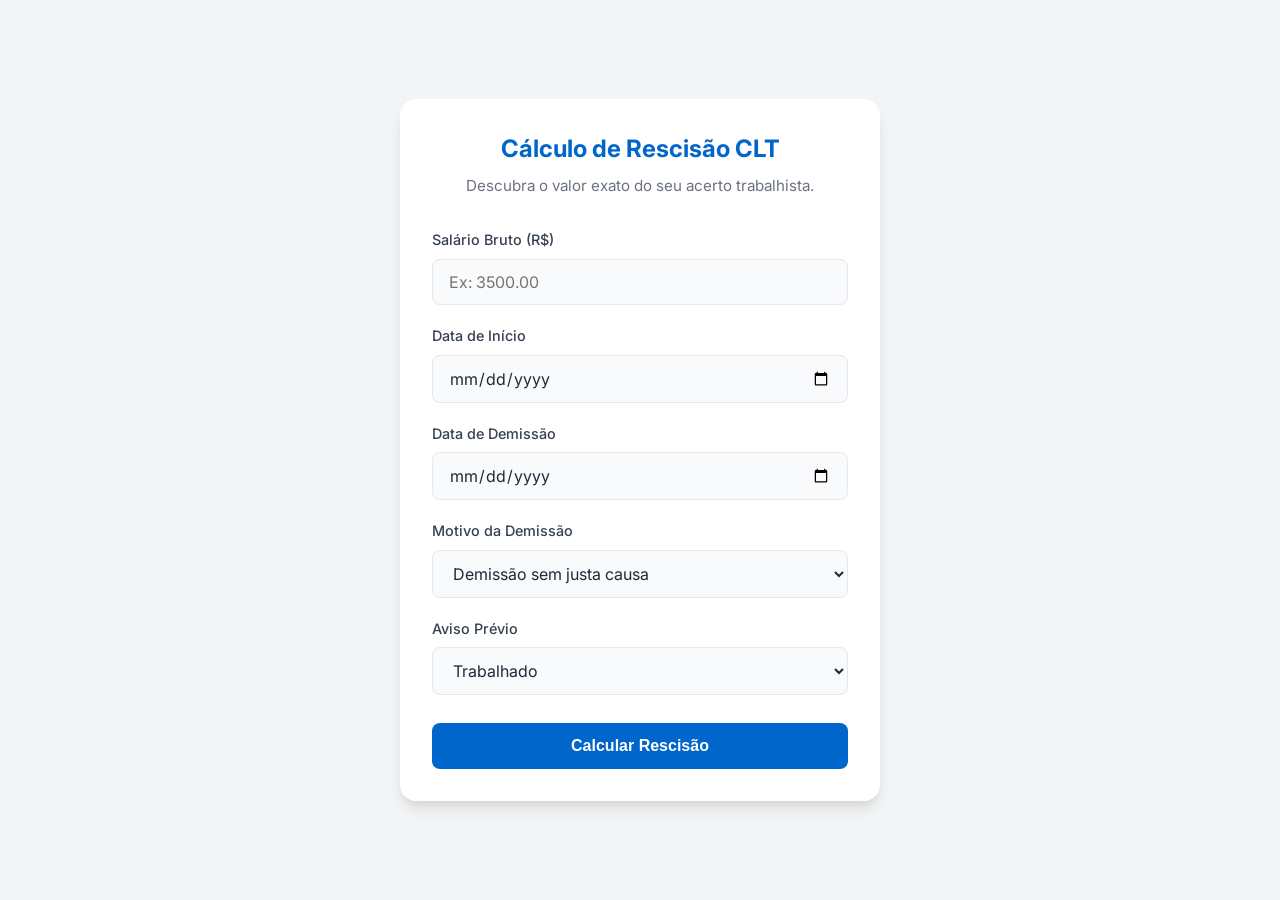
==== index.html @ ca175ace "Release v1.0" ====
<!DOCTYPE html>
<html lang="pt-BR">
<head>
    <meta charset="UTF-8">
    <meta name="viewport" content="width=device-width, initial-scale=1.0">
    <title>Calculadora de Rescisão Trabalhista CLT</title>
    <meta name="description" content="Calculadora de rescisão exata. Ferramenta online para calcular rescisão online e cálculo de acerto trabalhista CLT de forma rápida e segura.">
    <meta name="keywords" content="calculadora de rescisão exata, calcular rescisão online, cálculo de acerto trabalhista CLT">
    <link rel="stylesheet" href="style.css">
    <link href="https://fonts.googleapis.com/css2?family=Inter:wght@300;400;500;600;700&display=swap" rel="stylesheet">
</head>
<body>
    <main class="container">
        <header>
            <h1>Cálculo de Rescisão CLT</h1>
            <p>Descubra o valor exato do seu acerto trabalhista.</p>
        </header>

        <form id="rescisao-form">
            <div class="form-group">
                <label for="salario">Salário Bruto (R$)</label>
                <input type="number" id="salario" name="salario" step="0.01" min="0" required placeholder="Ex: 3500.00">
            </div>

            <div class="form-group">
                <label for="data-inicio">Data de Início</label>
                <input type="date" id="data-inicio" name="data-inicio" required>
            </div>

            <div class="form-group">
                <label for="data-demissao">Data de Demissão</label>
                <input type="date" id="data-demissao" name="data-demissao" required>
            </div>

            <div class="form-group">
                <label for="motivo">Motivo da Demissão</label>
                <select id="motivo" name="motivo" required>
                    <option value="sem_justa_causa">Demissão sem justa causa</option>
                    <option value="pedido_demissao">Pedido de demissão</option>
                    <option value="justa_causa">Demissão por justa causa</option>
                </select>
            </div>

            <div class="form-group">
                <label for="aviso-previo">Aviso Prévio</label>
                <select id="aviso-previo" name="aviso-previo" required>
                    <option value="trabalhado">Trabalhado</option>
                    <option value="indenizado">Indenizado</option>
                    <option value="nao_cumprido">Não cumprido (Descontado)</option>
                </select>
            </div>

            <button type="submit" class="btn-calcular">Calcular Rescisão</button>
        </form>

        <div id="results" class="results-container hidden">
            <!-- Results injected via JS -->
        </div>
    </main>
    <script src="script.js"></script>
</body>
</html>
---- style.css ----
:root {
    --primary-color: #0066cc;
    --primary-hover: #0052a3;
    --bg-color: #f3f4f6;
    --card-bg: #ffffff;
    --text-main: #1f2937;
    --text-muted: #6b7280;
    --border-color: #e5e7eb;
    --shadow: 0 10px 15px -3px rgba(0, 0, 0, 0.1), 0 4px 6px -2px rgba(0, 0, 0, 0.05);
    --shadow-hover: 0 20px 25px -5px rgba(0, 0, 0, 0.1), 0 10px 10px -5px rgba(0, 0, 0, 0.04);
    --border-radius: 16px;
    --input-radius: 8px;
}

* {
    box-sizing: border-box;
    margin: 0;
    padding: 0;
}

body {
    font-family: 'Inter', sans-serif;
    background-color: var(--bg-color);
    color: var(--text-main);
    line-height: 1.5;
    display: flex;
    justify-content: center;
    align-items: center;
    min-height: 100vh;
    padding: 1rem;
}

.container {
    background-color: var(--card-bg);
    max-width: 480px;
    width: 100%;
    padding: 2rem;
    border-radius: var(--border-radius);
    box-shadow: var(--shadow);
    transition: box-shadow 0.3s ease;
}

.container:hover {
    box-shadow: var(--shadow-hover);
}

header {
    text-align: center;
    margin-bottom: 2rem;
}

h1 {
    font-size: 1.5rem;
    font-weight: 700;
    color: var(--primary-color);
    margin-bottom: 0.5rem;
}

p {
    color: var(--text-muted);
    font-size: 0.95rem;
}

.form-group {
    margin-bottom: 1.25rem;
}

label {
    display: block;
    margin-bottom: 0.5rem;
    font-weight: 500;
    font-size: 0.9rem;
    color: #374151;
}

input, select {
    width: 100%;
    padding: 0.75rem 1rem;
    border: 1px solid var(--border-color);
    border-radius: var(--input-radius);
    font-size: 1rem;
    font-family: 'Inter', sans-serif;
    color: var(--text-main);
    background-color: #f9fafb;
    transition: all 0.2s ease;
}

input:focus, select:focus {
    outline: none;
    border-color: var(--primary-color);
    background-color: #ffffff;
    box-shadow: 0 0 0 3px rgba(0, 102, 204, 0.15);
}

.btn-calcular {
    width: 100%;
    padding: 0.875rem;
    background-color: var(--primary-color);
    color: white;
    border: none;
    border-radius: var(--input-radius);
    font-size: 1rem;
    font-weight: 600;
    cursor: pointer;
    transition: background-color 0.2s ease, transform 0.1s ease;
    margin-top: 0.5rem;
}

.btn-calcular:hover {
    background-color: var(--primary-hover);
}

.btn-calcular:active {
    transform: scale(0.98);
}

.results-container {
    margin-top: 2rem;
    padding-top: 1.5rem;
    border-top: 1px solid var(--border-color);
    animation: fadeIn 0.4s ease-out;
}

.results-container.hidden {
    display: none;
}

.results-container h2 {
    font-size: 1.25rem;
    margin-bottom: 1rem;
    color: var(--text-main);
    font-weight: 600;
}

ul {
    list-style-type: none;
}

li {
    display: flex;
    justify-content: space-between;
    margin-bottom: 0.75rem;
    font-size: 0.95rem;
    padding-bottom: 0.5rem;
    border-bottom: 1px dashed var(--border-color);
}

li:last-child {
    border-bottom: none;
}

li span {
    color: var(--text-muted);
}

li strong {
    font-weight: 600;
}

.total {
    margin-top: 1rem;
    padding: 1rem;
    background-color: #f0f9ff;
    border-radius: var(--input-radius);
    display: flex;
    justify-content: space-between;
    font-size: 1.15rem;
    font-weight: 700;
    color: var(--primary-color);
}

.positive {
    color: #059669;
}

.negative {
    color: #dc2626;
}

@keyframes fadeIn {
    from { opacity: 0; transform: translateY(10px); }
    to { opacity: 1; transform: translateY(0); }
}

@media (max-width: 480px) {
    .container {
        padding: 1.5rem;
        border-radius: 0;
        box-shadow: none;
        min-height: 100vh;
    }
    
    body {
        padding: 0;
        align-items: flex-start;
    }
    
    h1 {
        font-size: 1.35rem;
    }
}
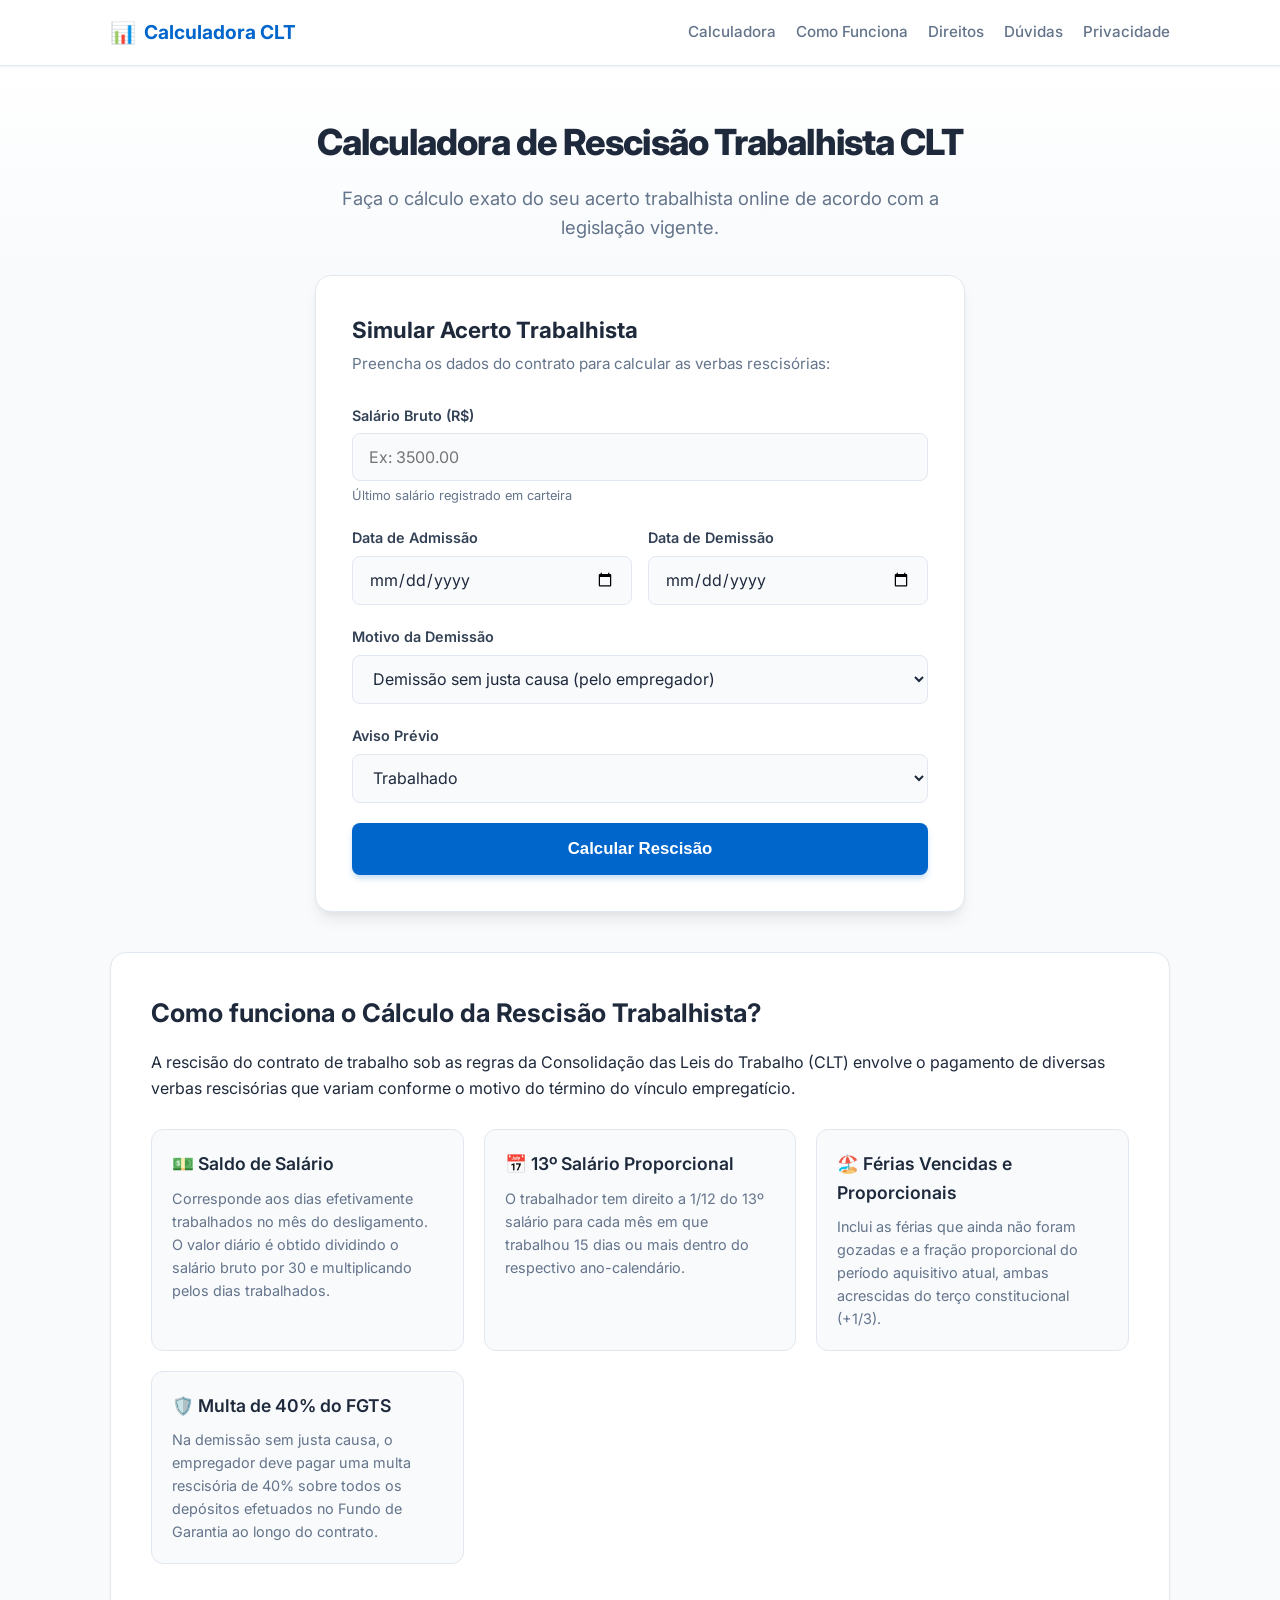
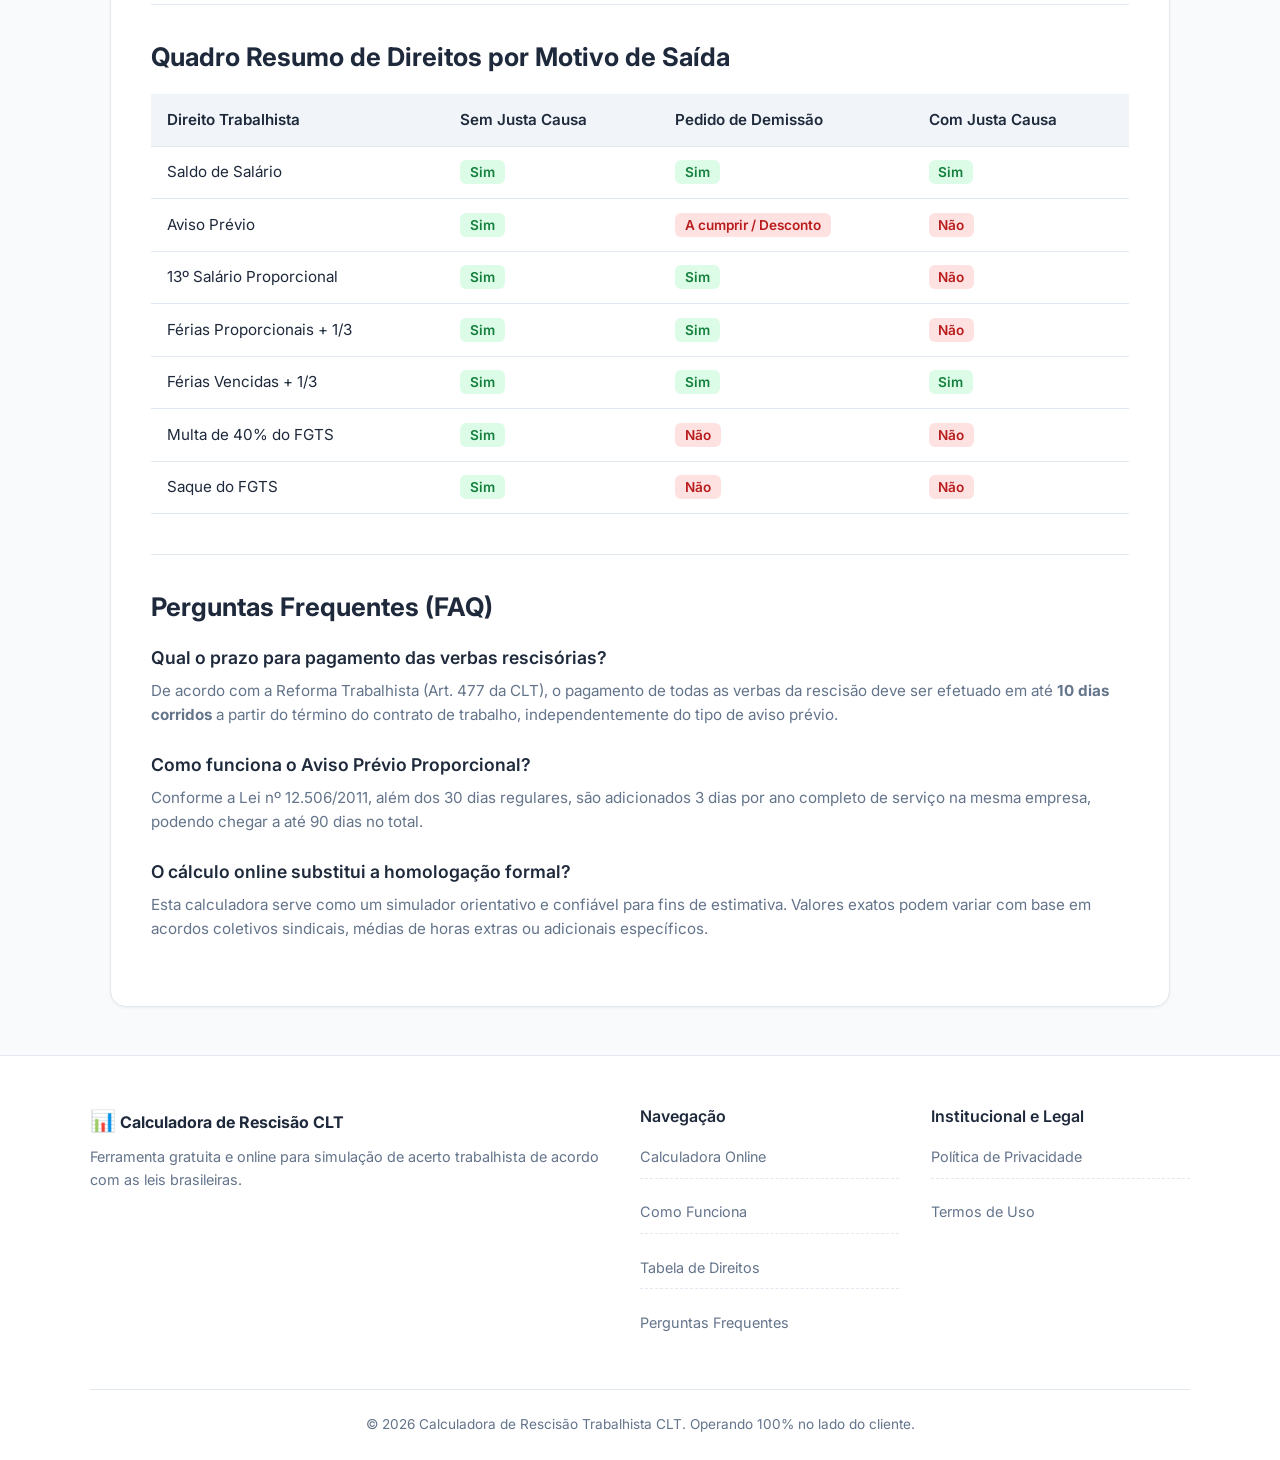
==== commit 25368d61: "feat: AdSense verification, ads.txt, Privacy Policy, Terms and informative sections" ====
--- a/index.html
+++ b/index.html
@@ -3,60 +3,221 @@
 <head>
     <meta charset="UTF-8">
     <meta name="viewport" content="width=device-width, initial-scale=1.0">
-    <title>Calculadora de Rescisão Trabalhista CLT</title>
-    <meta name="description" content="Calculadora de rescisão exata. Ferramenta online para calcular rescisão online e cálculo de acerto trabalhista CLT de forma rápida e segura.">
-    <meta name="keywords" content="calculadora de rescisão exata, calcular rescisão online, cálculo de acerto trabalhista CLT">
+    <title>Calculadora de Rescisão Trabalhista CLT - Cálculo Exato Online</title>
+    <meta name="description" content="Calculadora de rescisão exata. Simule online e grátis seu acerto trabalhista CLT: férias proporcionais, 13º salário, aviso prévio e multa de 40% do FGTS.">
+    <meta name="keywords" content="calculadora de rescisão exata, calcular rescisão online, cálculo de acerto trabalhista CLT, rescisão CLT, saldo de salário, FGTS 40%">
+    <meta name="author" content="Calculadora CLT">
+    <link rel="canonical" href="https://bergamin1234.github.io/">
     <link rel="stylesheet" href="style.css">
+    <link rel="preconnect" href="https://fonts.googleapis.com">
+    <link rel="preconnect" href="https://fonts.gstatic.com" crossorigin>
     <link href="https://fonts.googleapis.com/css2?family=Inter:wght@300;400;500;600;700&display=swap" rel="stylesheet">
+    <!-- Google AdSense -->
+    <script async src="https://pagead2.googlesyndication.com/pagead/js/adsbygoogle.js?client=ca-pub-1604324281573472" crossorigin="anonymous"></script>
 </head>
 <body>
-    <main class="container">
-        <header>
-            <h1>Cálculo de Rescisão CLT</h1>
-            <p>Descubra o valor exato do seu acerto trabalhista.</p>
-        </header>
-
-        <form id="rescisao-form">
-            <div class="form-group">
-                <label for="salario">Salário Bruto (R$)</label>
-                <input type="number" id="salario" name="salario" step="0.01" min="0" required placeholder="Ex: 3500.00">
-            </div>
-
-            <div class="form-group">
-                <label for="data-inicio">Data de Início</label>
-                <input type="date" id="data-inicio" name="data-inicio" required>
-            </div>
-
-            <div class="form-group">
-                <label for="data-demissao">Data de Demissão</label>
-                <input type="date" id="data-demissao" name="data-demissao" required>
-            </div>
-
-            <div class="form-group">
-                <label for="motivo">Motivo da Demissão</label>
-                <select id="motivo" name="motivo" required>
-                    <option value="sem_justa_causa">Demissão sem justa causa</option>
-                    <option value="pedido_demissao">Pedido de demissão</option>
-                    <option value="justa_causa">Demissão por justa causa</option>
-                </select>
-            </div>
-
-            <div class="form-group">
-                <label for="aviso-previo">Aviso Prévio</label>
-                <select id="aviso-previo" name="aviso-previo" required>
-                    <option value="trabalhado">Trabalhado</option>
-                    <option value="indenizado">Indenizado</option>
-                    <option value="nao_cumprido">Não cumprido (Descontado)</option>
-                </select>
-            </div>
-
-            <button type="submit" class="btn-calcular">Calcular Rescisão</button>
-        </form>
-
-        <div id="results" class="results-container hidden">
-            <!-- Results injected via JS -->
+    <header class="site-nav">
+        <div class="nav-content">
+            <a href="index.html" class="logo">
+                <span class="logo-icon">📊</span> Calculadora CLT
+            </a>
+            <nav>
+                <a href="#calculadora" class="nav-link">Calculadora</a>
+                <a href="#como-funciona" class="nav-link">Como Funciona</a>
+                <a href="#tabela-direitos" class="nav-link">Direitos</a>
+                <a href="#faq" class="nav-link">Dúvidas</a>
+                <a href="privacidade.html" class="nav-link">Privacidade</a>
+            </nav>
         </div>
-    </main>
+    </header>
+
+    <div class="hero-section">
+        <h1>Calculadora de Rescisão Trabalhista CLT</h1>
+        <p class="subtitle">Faça o cálculo exato do seu acerto trabalhista online de acordo com a legislação vigente.</p>
+    </div>
+
+    <div class="main-wrapper">
+        <main class="container" id="calculadora">
+            <div class="card-header">
+                <h2>Simular Acerto Trabalhista</h2>
+                <p>Preencha os dados do contrato para calcular as verbas rescisórias:</p>
+            </div>
+
+            <form id="rescisao-form">
+                <div class="form-group">
+                    <label for="salario">Salário Bruto (R$)</label>
+                    <input type="number" id="salario" name="salario" step="0.01" min="0" required placeholder="Ex: 3500.00">
+                    <small class="helper-text">Último salário registrado em carteira</small>
+                </div>
+
+                <div class="form-row">
+                    <div class="form-group">
+                        <label for="data-inicio">Data de Admissão</label>
+                        <input type="date" id="data-inicio" name="data-inicio" required>
+                    </div>
+
+                    <div class="form-group">
+                        <label for="data-demissao">Data de Demissão</label>
+                        <input type="date" id="data-demissao" name="data-demissao" required>
+                    </div>
+                </div>
+
+                <div class="form-group">
+                    <label for="motivo">Motivo da Demissão</label>
+                    <select id="motivo" name="motivo" required>
+                        <option value="sem_justa_causa">Demissão sem justa causa (pelo empregador)</option>
+                        <option value="pedido_demissao">Pedido de demissão (pelo empregado)</option>
+                        <option value="justa_causa">Demissão com justa causa</option>
+                    </select>
+                </div>
+
+                <div class="form-group">
+                    <label for="aviso-previo">Aviso Prévio</label>
+                    <select id="aviso-previo" name="aviso-previo" required>
+                        <option value="trabalhado">Trabalhado</option>
+                        <option value="indenizado">Indenizado (pela empresa)</option>
+                        <option value="nao_cumprido">Não cumprido / Dispensado (desconto)</option>
+                    </select>
+                </div>
+
+                <button type="submit" class="btn-calcular">Calcular Rescisão</button>
+            </form>
+
+            <div id="results" class="results-container hidden">
+                <!-- Resultados injetados via JS -->
+            </div>
+        </main>
+
+        <!-- Seções Informativas e Educativas para SEO e Qualidade AdSense -->
+        <aside class="content-section" id="como-funciona">
+            <h2>Como funciona o Cálculo da Rescisão Trabalhista?</h2>
+            <p>A rescisão do contrato de trabalho sob as regras da Consolidação das Leis do Trabalho (CLT) envolve o pagamento de diversas verbas rescisórias que variam conforme o motivo do término do vínculo empregatício.</p>
+
+            <div class="info-grid">
+                <div class="info-card">
+                    <h3>💵 Saldo de Salário</h3>
+                    <p>Corresponde aos dias efetivamente trabalhados no mês do desligamento. O valor diário é obtido dividindo o salário bruto por 30 e multiplicando pelos dias trabalhados.</p>
+                </div>
+                <div class="info-card">
+                    <h3>📅 13º Salário Proporcional</h3>
+                    <p>O trabalhador tem direito a 1/12 do 13º salário para cada mês em que trabalhou 15 dias ou mais dentro do respectivo ano-calendário.</p>
+                </div>
+                <div class="info-card">
+                    <h3>🏖️ Férias Vencidas e Proporcionais</h3>
+                    <p>Inclui as férias que ainda não foram gozadas e a fração proporcional do período aquisitivo atual, ambas acrescidas do terço constitucional (+1/3).</p>
+                </div>
+                <div class="info-card">
+                    <h3>🛡️ Multa de 40% do FGTS</h3>
+                    <p>Na demissão sem justa causa, o empregador deve pagar uma multa rescisória de 40% sobre todos os depósitos efetuados no Fundo de Garantia ao longo do contrato.</p>
+                </div>
+            </div>
+
+            <section id="tabela-direitos" class="rights-table-section">
+                <h2>Quadro Resumo de Direitos por Motivo de Saída</h2>
+                <div class="table-responsive">
+                    <table class="rights-table">
+                        <thead>
+                            <tr>
+                                <th>Direito Trabalhista</th>
+                                <th>Sem Justa Causa</th>
+                                <th>Pedido de Demissão</th>
+                                <th>Com Justa Causa</th>
+                            </tr>
+                        </thead>
+                        <tbody>
+                            <tr>
+                                <td>Saldo de Salário</td>
+                                <td><span class="badge-sim">Sim</span></td>
+                                <td><span class="badge-sim">Sim</span></td>
+                                <td><span class="badge-sim">Sim</span></td>
+                            </tr>
+                            <tr>
+                                <td>Aviso Prévio</td>
+                                <td><span class="badge-sim">Sim</span></td>
+                                <td><span class="badge-nao">A cumprir / Desconto</span></td>
+                                <td><span class="badge-nao">Não</span></td>
+                            </tr>
+                            <tr>
+                                <td>13º Salário Proporcional</td>
+                                <td><span class="badge-sim">Sim</span></td>
+                                <td><span class="badge-sim">Sim</span></td>
+                                <td><span class="badge-nao">Não</span></td>
+                            </tr>
+                            <tr>
+                                <td>Férias Proporcionais + 1/3</td>
+                                <td><span class="badge-sim">Sim</span></td>
+                                <td><span class="badge-sim">Sim</span></td>
+                                <td><span class="badge-nao">Não</span></td>
+                            </tr>
+                            <tr>
+                                <td>Férias Vencidas + 1/3</td>
+                                <td><span class="badge-sim">Sim</span></td>
+                                <td><span class="badge-sim">Sim</span></td>
+                                <td><span class="badge-sim">Sim</span></td>
+                            </tr>
+                            <tr>
+                                <td>Multa de 40% do FGTS</td>
+                                <td><span class="badge-sim">Sim</span></td>
+                                <td><span class="badge-nao">Não</span></td>
+                                <td><span class="badge-nao">Não</span></td>
+                            </tr>
+                            <tr>
+                                <td>Saque do FGTS</td>
+                                <td><span class="badge-sim">Sim</span></td>
+                                <td><span class="badge-nao">Não</span></td>
+                                <td><span class="badge-nao">Não</span></td>
+                            </tr>
+                        </tbody>
+                    </table>
+                </div>
+            </section>
+
+            <section id="faq" class="faq-section">
+                <h2>Perguntas Frequentes (FAQ)</h2>
+                <div class="faq-item">
+                    <h4>Qual o prazo para pagamento das verbas rescisórias?</h4>
+                    <p>De acordo com a Reforma Trabalhista (Art. 477 da CLT), o pagamento de todas as verbas da rescisão deve ser efetuado em até <strong>10 dias corridos</strong> a partir do término do contrato de trabalho, independentemente do tipo de aviso prévio.</p>
+                </div>
+                <div class="faq-item">
+                    <h4>Como funciona o Aviso Prévio Proporcional?</h4>
+                    <p>Conforme a Lei nº 12.506/2011, além dos 30 dias regulares, são adicionados 3 dias por ano completo de serviço na mesma empresa, podendo chegar a até 90 dias no total.</p>
+                </div>
+                <div class="faq-item">
+                    <h4>O cálculo online substitui a homologação formal?</h4>
+                    <p>Esta calculadora serve como um simulador orientativo e confiável para fins de estimativa. Valores exatos podem variar com base em acordos coletivos sindicais, médias de horas extras ou adicionais específicos.</p>
+                </div>
+            </section>
+        </aside>
+    </div>
+
+    <footer class="site-footer">
+        <div class="footer-container">
+            <div class="footer-col">
+                <span class="logo-icon">📊</span> <strong>Calculadora de Rescisão CLT</strong>
+                <p>Ferramenta gratuita e online para simulação de acerto trabalhista de acordo com as leis brasileiras.</p>
+            </div>
+            <div class="footer-col">
+                <h4>Navegação</h4>
+                <ul>
+                    <li><a href="#calculadora">Calculadora Online</a></li>
+                    <li><a href="#como-funciona">Como Funciona</a></li>
+                    <li><a href="#tabela-direitos">Tabela de Direitos</a></li>
+                    <li><a href="#faq">Perguntas Frequentes</a></li>
+                </ul>
+            </div>
+            <div class="footer-col">
+                <h4>Institucional e Legal</h4>
+                <ul>
+                    <li><a href="privacidade.html">Política de Privacidade</a></li>
+                    <li><a href="termos.html">Termos de Uso</a></li>
+                </ul>
+            </div>
+        </div>
+        <div class="footer-bottom">
+            <p>© 2026 Calculadora de Rescisão Trabalhista CLT. Operando 100% no lado do cliente.</p>
+        </div>
+    </footer>
+
     <script src="script.js"></script>
 </body>
 </html>
--- a/style.css
+++ b/style.css
@@ -1,12 +1,15 @@
 :root {
     --primary-color: #0066cc;
     --primary-hover: #0052a3;
-    --bg-color: #f3f4f6;
+    --primary-light: #e6f0fa;
+    --accent-color: #10b981;
+    --bg-color: #f8fafc;
     --card-bg: #ffffff;
-    --text-main: #1f2937;
-    --text-muted: #6b7280;
-    --border-color: #e5e7eb;
-    --shadow: 0 10px 15px -3px rgba(0, 0, 0, 0.1), 0 4px 6px -2px rgba(0, 0, 0, 0.05);
+    --text-main: #1e293b;
+    --text-muted: #64748b;
+    --border-color: #e2e8f0;
+    --shadow-sm: 0 1px 3px rgba(0, 0, 0, 0.05);
+    --shadow: 0 10px 15px -3px rgba(0, 0, 0, 0.08), 0 4px 6px -2px rgba(0, 0, 0, 0.04);
     --shadow-hover: 0 20px 25px -5px rgba(0, 0, 0, 0.1), 0 10px 10px -5px rgba(0, 0, 0, 0.04);
     --border-radius: 16px;
     --input-radius: 8px;
@@ -19,46 +22,130 @@
 }
 
 body {
-    font-family: 'Inter', sans-serif;
+    font-family: 'Inter', system-ui, -apple-system, sans-serif;
     background-color: var(--bg-color);
     color: var(--text-main);
-    line-height: 1.5;
-    display: flex;
-    justify-content: center;
+    line-height: 1.6;
+    min-height: 100vh;
+    display: flex;
+    flex-direction: column;
+}
+
+/* Navbar */
+.site-nav {
+    background-color: #ffffff;
+    border-bottom: 1px solid var(--border-color);
+    position: sticky;
+    top: 0;
+    z-index: 50;
+    box-shadow: var(--shadow-sm);
+}
+
+.nav-content {
+    max-width: 1100px;
+    margin: 0 auto;
+    padding: 1rem 1.25rem;
+    display: flex;
+    justify-content: space-between;
     align-items: center;
-    min-height: 100vh;
-    padding: 1rem;
-}
-
+}
+
+.logo {
+    display: flex;
+    align-items: center;
+    gap: 0.5rem;
+    font-weight: 700;
+    font-size: 1.2rem;
+    color: var(--primary-color);
+    text-decoration: none;
+}
+
+.logo-icon {
+    font-size: 1.3rem;
+}
+
+nav {
+    display: flex;
+    gap: 1.25rem;
+}
+
+.nav-link, nav a {
+    color: var(--text-muted);
+    text-decoration: none;
+    font-weight: 500;
+    font-size: 0.95rem;
+    transition: color 0.2s ease;
+}
+
+.nav-link:hover, nav a:hover, nav a.active {
+    color: var(--primary-color);
+}
+
+/* Hero */
+.hero-section {
+    text-align: center;
+    padding: 3rem 1.25rem 2rem;
+    background: linear-gradient(180deg, #ffffff 0%, var(--bg-color) 100%);
+}
+
+.hero-section h1 {
+    font-size: 2.25rem;
+    font-weight: 800;
+    color: var(--text-main);
+    letter-spacing: -0.025em;
+    margin-bottom: 0.75rem;
+}
+
+.hero-section .subtitle {
+    color: var(--text-muted);
+    font-size: 1.15rem;
+    max-width: 650px;
+    margin: 0 auto;
+}
+
+/* Wrapper */
+.main-wrapper {
+    max-width: 1100px;
+    width: 100%;
+    margin: 0 auto 3rem;
+    padding: 0 1.25rem;
+    display: flex;
+    flex-direction: column;
+    gap: 2.5rem;
+}
+
+/* Container / Form Card */
 .container {
     background-color: var(--card-bg);
-    max-width: 480px;
     width: 100%;
-    padding: 2rem;
+    max-width: 650px;
+    margin: 0 auto;
+    padding: 2.25rem;
     border-radius: var(--border-radius);
     box-shadow: var(--shadow);
-    transition: box-shadow 0.3s ease;
-}
-
-.container:hover {
-    box-shadow: var(--shadow-hover);
-}
-
-header {
-    text-align: center;
-    margin-bottom: 2rem;
-}
-
-h1 {
-    font-size: 1.5rem;
+    border: 1px solid var(--border-color);
+}
+
+.card-header {
+    margin-bottom: 1.75rem;
+}
+
+.card-header h2 {
+    font-size: 1.4rem;
     font-weight: 700;
-    color: var(--primary-color);
-    margin-bottom: 0.5rem;
-}
-
-p {
+    color: var(--text-main);
+    margin-bottom: 0.25rem;
+}
+
+.card-header p {
     color: var(--text-muted);
     font-size: 0.95rem;
+}
+
+.form-row {
+    display: grid;
+    grid-template-columns: 1fr 1fr;
+    gap: 1rem;
 }
 
 .form-group {
@@ -67,21 +154,21 @@
 
 label {
     display: block;
-    margin-bottom: 0.5rem;
-    font-weight: 500;
+    margin-bottom: 0.4rem;
+    font-weight: 600;
     font-size: 0.9rem;
-    color: #374151;
+    color: #334155;
 }
 
 input, select {
     width: 100%;
-    padding: 0.75rem 1rem;
+    padding: 0.8rem 1rem;
     border: 1px solid var(--border-color);
     border-radius: var(--input-radius);
     font-size: 1rem;
-    font-family: 'Inter', sans-serif;
-    color: var(--text-main);
-    background-color: #f9fafb;
+    font-family: inherit;
+    color: var(--text-main);
+    background-color: #f8fafc;
     transition: all 0.2s ease;
 }
 
@@ -92,28 +179,39 @@
     box-shadow: 0 0 0 3px rgba(0, 102, 204, 0.15);
 }
 
-.btn-calcular {
+.helper-text {
+    display: block;
+    font-size: 0.8rem;
+    color: var(--text-muted);
+    margin-top: 0.3rem;
+}
+
+.btn-calcular, .btn-primary {
     width: 100%;
-    padding: 0.875rem;
+    padding: 1rem;
     background-color: var(--primary-color);
     color: white;
     border: none;
     border-radius: var(--input-radius);
-    font-size: 1rem;
+    font-size: 1.05rem;
     font-weight: 600;
     cursor: pointer;
     transition: background-color 0.2s ease, transform 0.1s ease;
-    margin-top: 0.5rem;
-}
-
-.btn-calcular:hover {
+    box-shadow: 0 4px 6px -1px rgba(0, 102, 204, 0.25);
+    text-align: center;
+    text-decoration: none;
+    display: inline-block;
+}
+
+.btn-calcular:hover, .btn-primary:hover {
     background-color: var(--primary-hover);
 }
 
-.btn-calcular:active {
-    transform: scale(0.98);
-}
-
+.btn-calcular:active, .btn-primary:active {
+    transform: scale(0.99);
+}
+
+/* Results */
 .results-container {
     margin-top: 2rem;
     padding-top: 1.5rem;
@@ -125,11 +223,11 @@
     display: none;
 }
 
-.results-container h2 {
-    font-size: 1.25rem;
-    margin-bottom: 1rem;
-    color: var(--text-main);
-    font-weight: 600;
+.results-container h3 {
+    font-size: 1.3rem;
+    margin-bottom: 1.25rem;
+    font-weight: 700;
+    color: var(--text-main);
 }
 
 ul {
@@ -139,9 +237,10 @@
 li {
     display: flex;
     justify-content: space-between;
-    margin-bottom: 0.75rem;
+    align-items: center;
+    margin-bottom: 0.85rem;
     font-size: 0.95rem;
-    padding-bottom: 0.5rem;
+    padding-bottom: 0.6rem;
     border-bottom: 1px dashed var(--border-color);
 }
 
@@ -158,44 +257,316 @@
 }
 
 .total {
-    margin-top: 1rem;
-    padding: 1rem;
-    background-color: #f0f9ff;
+    margin-top: 1.25rem;
+    padding: 1.25rem;
+    background-color: #eff6ff;
     border-radius: var(--input-radius);
     display: flex;
     justify-content: space-between;
-    font-size: 1.15rem;
-    font-weight: 700;
+    align-items: center;
+    font-size: 1.25rem;
+    font-weight: 800;
     color: var(--primary-color);
+    border: 1px solid #bfdbfe;
 }
 
 .positive {
-    color: #059669;
+    color: #16a34a;
 }
 
 .negative {
     color: #dc2626;
 }
 
+.results-actions {
+    display: flex;
+    gap: 0.75rem;
+    margin-top: 1.25rem;
+}
+
+.btn-action {
+    flex: 1;
+    padding: 0.75rem;
+    font-size: 0.9rem;
+    font-weight: 600;
+    border-radius: var(--input-radius);
+    border: 1px solid var(--border-color);
+    background-color: #f8fafc;
+    color: var(--text-main);
+    cursor: pointer;
+    transition: all 0.2s;
+}
+
+.btn-action:hover {
+    background-color: #e2e8f0;
+}
+
+/* Content Sections / SEO */
+.content-section {
+    background: #ffffff;
+    padding: 2.5rem;
+    border-radius: var(--border-radius);
+    border: 1px solid var(--border-color);
+    box-shadow: var(--shadow-sm);
+}
+
+.content-section h2 {
+    font-size: 1.6rem;
+    font-weight: 700;
+    color: var(--text-main);
+    margin-bottom: 1rem;
+}
+
+.info-grid {
+    display: grid;
+    grid-template-columns: repeat(auto-fit, minmax(240px, 1fr));
+    gap: 1.25rem;
+    margin: 1.75rem 0 2.5rem;
+}
+
+.info-card {
+    background-color: #f8fafc;
+    padding: 1.25rem;
+    border-radius: 12px;
+    border: 1px solid var(--border-color);
+}
+
+.info-card h3 {
+    font-size: 1.1rem;
+    font-weight: 600;
+    margin-bottom: 0.5rem;
+    color: var(--text-main);
+}
+
+.info-card p {
+    font-size: 0.9rem;
+    color: var(--text-muted);
+}
+
+/* Rights Table */
+.rights-table-section {
+    margin-top: 2rem;
+    padding-top: 2rem;
+    border-top: 1px solid var(--border-color);
+}
+
+.table-responsive {
+    overflow-x: auto;
+    margin-top: 1rem;
+}
+
+.rights-table {
+    width: 100%;
+    border-collapse: collapse;
+    text-align: left;
+    font-size: 0.95rem;
+}
+
+.rights-table th, .rights-table td {
+    padding: 0.85rem 1rem;
+    border-bottom: 1px solid var(--border-color);
+}
+
+.rights-table th {
+    background-color: #f1f5f9;
+    font-weight: 600;
+    color: var(--text-main);
+}
+
+.badge-sim {
+    background-color: #dcfce7;
+    color: #15803d;
+    padding: 0.25rem 0.6rem;
+    border-radius: 6px;
+    font-weight: 600;
+    font-size: 0.85rem;
+}
+
+.badge-nao {
+    background-color: #fee2e2;
+    color: #b91c1c;
+    padding: 0.25rem 0.6rem;
+    border-radius: 6px;
+    font-weight: 600;
+    font-size: 0.85rem;
+}
+
+/* FAQ */
+.faq-section {
+    margin-top: 2.5rem;
+    padding-top: 2rem;
+    border-top: 1px solid var(--border-color);
+}
+
+.faq-item {
+    margin-bottom: 1.5rem;
+}
+
+.faq-item h4 {
+    font-size: 1.1rem;
+    font-weight: 600;
+    color: var(--text-main);
+    margin-bottom: 0.4rem;
+}
+
+.faq-item p {
+    color: var(--text-muted);
+    font-size: 0.95rem;
+}
+
+/* Content Page (Privacidade & Termos) */
+.page-container {
+    max-width: 800px;
+    width: 100%;
+    margin: 2rem auto 4rem;
+    padding: 2.5rem;
+}
+
+.content-card {
+    background-color: #ffffff;
+    border-radius: var(--border-radius);
+    box-shadow: var(--shadow);
+    border: 1px solid var(--border-color);
+}
+
+.content-card h1 {
+    font-size: 2rem;
+    margin-bottom: 0.5rem;
+}
+
+.updated-date {
+    color: var(--text-muted);
+    font-size: 0.9rem;
+    margin-bottom: 2rem;
+}
+
+.content-card section {
+    margin-bottom: 2rem;
+}
+
+.content-card h2 {
+    font-size: 1.3rem;
+    margin-bottom: 0.6rem;
+    color: var(--text-main);
+}
+
+.content-card p, .content-card ul {
+    color: #334155;
+    font-size: 1rem;
+    line-height: 1.7;
+}
+
+.content-card ul {
+    list-style-type: disc;
+    margin-left: 1.5rem;
+    margin-top: 0.5rem;
+}
+
+.content-card li {
+    display: list-item;
+    border-bottom: none;
+    margin-bottom: 0.5rem;
+    padding-bottom: 0;
+}
+
+.back-home {
+    margin-top: 2.5rem;
+    padding-top: 1.5rem;
+    border-top: 1px solid var(--border-color);
+}
+
+/* Footer */
+.site-footer {
+    background-color: #ffffff;
+    border-top: 1px solid var(--border-color);
+    margin-top: auto;
+    padding: 3rem 1.25rem 1.5rem;
+}
+
+.footer-container {
+    max-width: 1100px;
+    margin: 0 auto;
+    display: grid;
+    grid-template-columns: 2fr 1fr 1fr;
+    gap: 2rem;
+    padding-bottom: 2rem;
+    border-bottom: 1px solid var(--border-color);
+}
+
+.footer-col h4 {
+    font-size: 1rem;
+    font-weight: 600;
+    margin-bottom: 1rem;
+    color: var(--text-main);
+}
+
+.footer-col ul {
+    display: flex;
+    flex-direction: column;
+    gap: 0.5rem;
+}
+
+.footer-col a {
+    color: var(--text-muted);
+    text-decoration: none;
+    font-size: 0.9rem;
+    transition: color 0.2s;
+}
+
+.footer-col a:hover {
+    color: var(--primary-color);
+}
+
+.footer-col p {
+    color: var(--text-muted);
+    font-size: 0.9rem;
+    margin-top: 0.5rem;
+}
+
+.footer-bottom {
+    text-align: center;
+    padding-top: 1.5rem;
+    color: var(--text-muted);
+    font-size: 0.85rem;
+}
+
 @keyframes fadeIn {
-    from { opacity: 0; transform: translateY(10px); }
+    from { opacity: 0; transform: translateY(8px); }
     to { opacity: 1; transform: translateY(0); }
 }
 
-@media (max-width: 480px) {
+/* Mobile Responsiveness */
+@media (max-width: 768px) {
+    .nav-content {
+        flex-direction: column;
+        gap: 0.75rem;
+    }
+    
+    nav {
+        flex-wrap: wrap;
+        justify-content: center;
+        gap: 0.75rem;
+    }
+
+    .hero-section h1 {
+        font-size: 1.75rem;
+    }
+
+    .form-row {
+        grid-template-columns: 1fr;
+        gap: 0;
+    }
+
+    .footer-container {
+        grid-template-columns: 1fr;
+        gap: 1.5rem;
+    }
+    
+    .content-section {
+        padding: 1.5rem;
+    }
+
     .container {
         padding: 1.5rem;
-        border-radius: 0;
-        box-shadow: none;
-        min-height: 100vh;
-    }
-    
-    body {
-        padding: 0;
-        align-items: flex-start;
-    }
-    
-    h1 {
-        font-size: 1.35rem;
-    }
-}
+    }
+}
